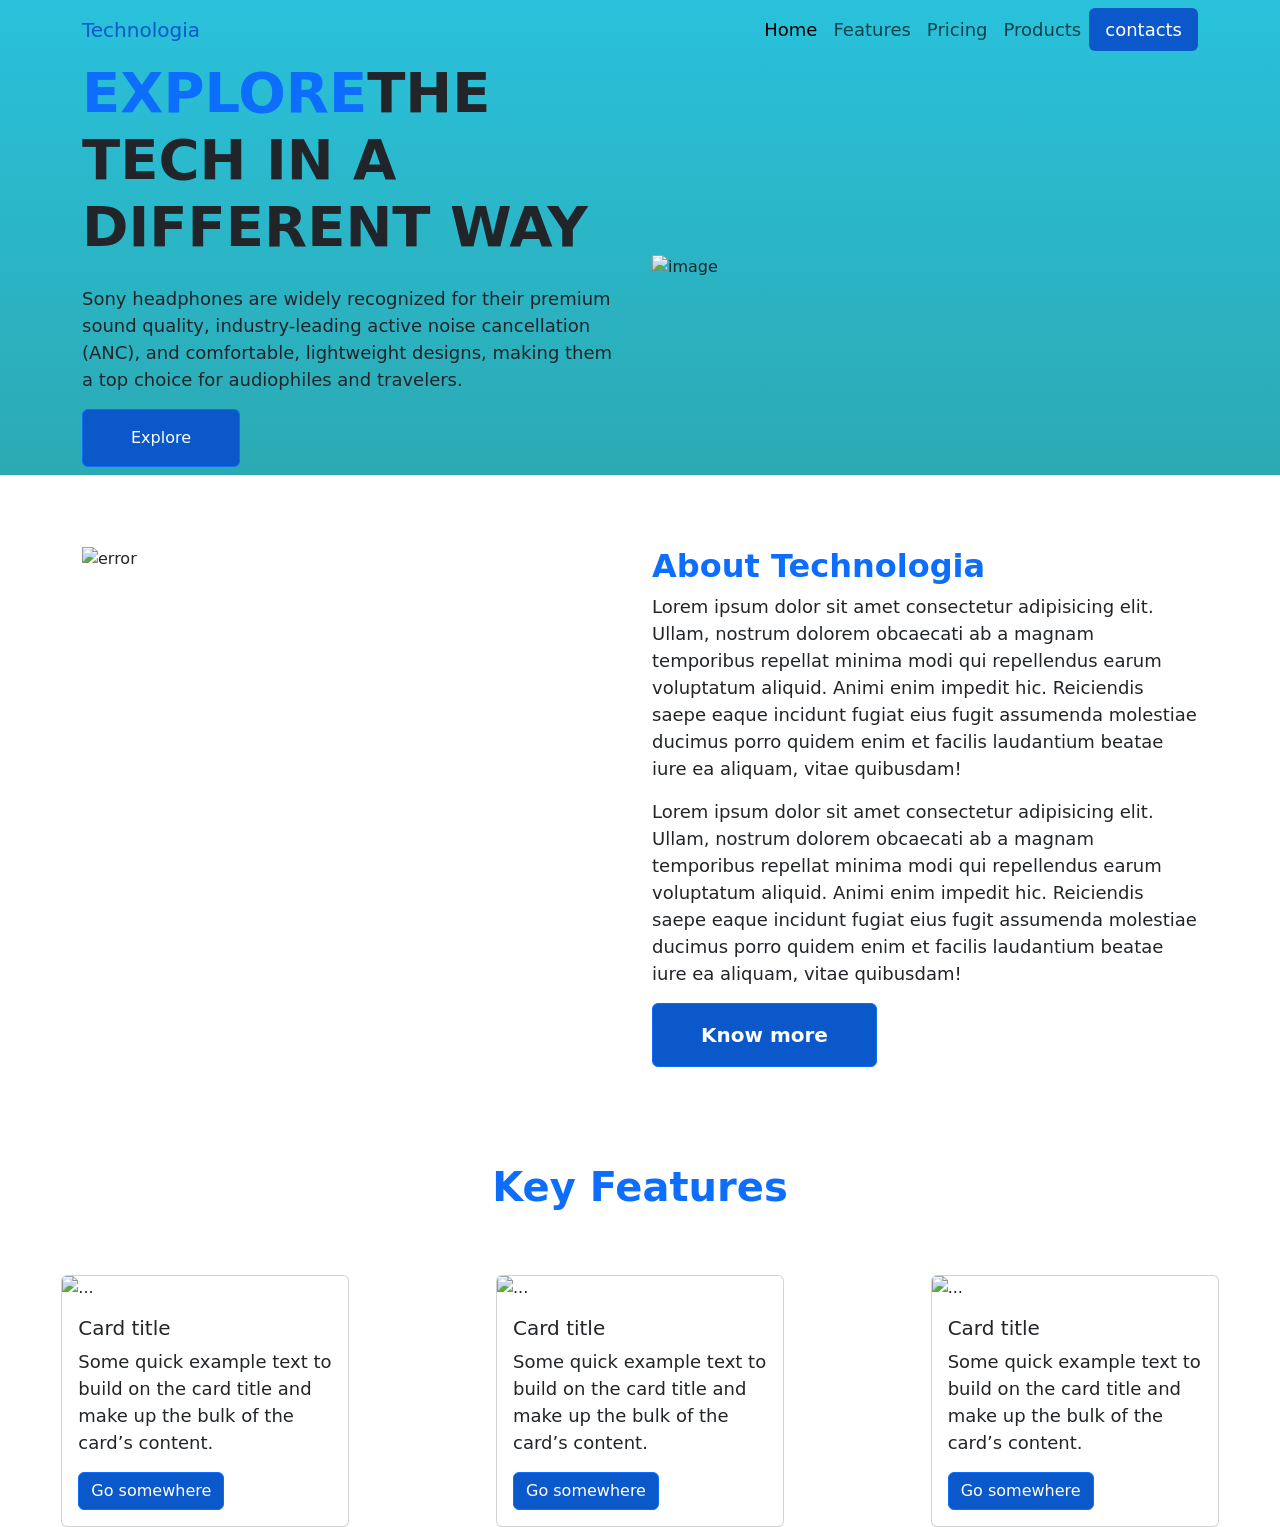
==== Day2/index2.html @ 32652a47 "first commit" ====
<!DOCTYPE html>
<html lang="en">
<head>
    <meta charset="UTF-8">
    <meta name="viewport" content="width=device-width, initial-scale=1.0">
    <title>Document</title>
    <link rel="stylesheet" href="style.css">
     <link href="https://cdn.jsdelivr.net/npm/bootstrap@5.3.8/dist/css/bootstrap.min.css" rel="stylesheet" integrity="sha384-sRIl4kxILFvY47J16cr9ZwB07vP4J8+LH7qKQnuqkuIAvNWLzeN8tE5YBujZqJLB" crossorigin="anonymous">
</head>
<body>
    <header>
        <nav class="navbar navbar-expand-lg ">
  <div class="container">
    <a class="navbar-brand fontw="  href="#">Technologia</a>
    <button class="navbar-toggler" type="button" data-bs-toggle="collapse" data-bs-target="#navbarNav" aria-controls="navbarNav" aria-expanded="false" aria-label="Toggle navigation">
      <span class="navbar-toggler-icon"></span>
    </button>
    <div class="collapse navbar-collapse" id="navbarNav">
      <ul class="navbar-nav ms-auto mb-2 mb-lg-0">
        <li class="nav-item">
          <a class="nav-link active" aria-current="page" href="#">Home</a>
        </li>
        <li class="nav-item">
          <a class="nav-link" href="#">Features</a>
        </li>
        <li class="nav-item">
          <a class="nav-link" href="#">Pricing</a>
        </li>
         <li class="nav-item">
          <a class="nav-link" href="#">Products</a>
        </li>
         <li class="nav-item">
          <a class="nav-link btn btn-primary text-white px-3 py-2" href="#">contacts</a>
        </li>
      </ul>
    </div>
  </div>
</nav>

<!--hero Section-->
<section>
    <div class="container">
        <div class="row align-items-center justify-content-center">
            <div class="col-12 col-lg-6">
                <h2 class="fw-bold display-4 mb-4"><span class="text-primary">EXPLORE</span>THE TECH IN A DIFFERENT WAY</h2>
                <p>Sony headphones are widely recognized for their premium sound quality, industry-leading active noise cancellation (ANC), and comfortable, lightweight designs, making them a top choice for audiophiles and travelers.</p>
                <button class="btn btn-primary text-white px-5 py-3 mb-2">Explore</button>
            </div>
            <div class="col-12 col-lg-6">
                <img src="./WhatsApp Image 2026-03-24 at 2.45.04 PM-Photoroom.png" alt="image" class="img-fluid">
            </div>
        </div>
    </div>
</section>
    </header>
    <section class="container py-5 mt-4">
        <div class="row">
            <div class="col-12 col-lg-6">
                <img src="./WhatsApp Image 2026-03-24 at 2.45.05 PM.jpeg" alt="error" class="img-fluid">
            </div>
            <div class="col-12 col-lg-6">
                <h2 class="text-primary fw-bold fs-2">About Technologia</h2>
                <p>Lorem ipsum dolor sit amet consectetur adipisicing elit. Ullam, nostrum dolorem obcaecati ab a magnam temporibus repellat minima modi qui repellendus earum voluptatum aliquid. Animi enim impedit hic. Reiciendis saepe eaque incidunt fugiat eius fugit assumenda molestiae ducimus porro quidem enim et facilis laudantium beatae iure ea aliquam, vitae quibusdam!</p>
                <p>Lorem ipsum dolor sit amet consectetur adipisicing elit. Ullam, nostrum dolorem obcaecati ab a magnam temporibus repellat minima modi qui repellendus earum voluptatum aliquid. Animi enim impedit hic. Reiciendis saepe eaque incidunt fugiat eius fugit assumenda molestiae ducimus porro quidem enim et facilis laudantium beatae iure ea aliquam, vitae quibusdam!</p>
                <button class="btn btn-primary px-5 py-3 inline-block fs-5 fw-bold">Know more</button>
            </div>
        </div>
    </section>
    <section>
        <div class="row">
            <div class="col-12 my-5">
                <h2 class="text-primary fs-1 fw-bold mb-3 text-center">Key Features</h2>
            </div>
            <div class="col-lg-4 align-items-center">
                <div class="card mx-auto" style="width: 18rem;">
                    <img src="./WhatsApp Image 2026-03-24 at 2.45.05 PM (1).jpeg" class="card-img-top" alt="...">
                    <div class="card-body">
                        <h5 class="card-title">Card title</h5>
                        <p class="card-text">Some quick example text to build on the card title and make up the bulk of
                            the card’s content.</p>
                        <a href="#" class="btn btn-primary">Go somewhere</a>
                    </div>
                </div>
            </div>
            <div class="col-lg-4">
                <div class="card mx-auto" style="width: 18rem;">
                    <img src="./WhatsApp Image 2026-03-24 at 2.45.05 PM.jpeg" class="card-img-top" alt="...">
                    <div class="card-body">
                        <h5 class="card-title">Card title</h5>
                        <p class="card-text">Some quick example text to build on the card title and make up the bulk of
                            the card’s content.</p>
                        <a href="#" class="btn btn-primary">Go somewhere</a>
                    </div>
                </div>
            </div>
            <div class="col-lg-4">
                <div class="card mx-auto" style="width: 18rem;">
                    <img src="./WhatsApp Image 2026-03-24 at 2.45.03 PM.jpeg" class="card-img-top" alt="...">
                    <div class="card-body">
                        <h5 class="card-title">Card title</h5>
                        <p class="card-text">Some quick example text to build on the card title and make up the bulk of
                            the card’s content.</p>
                        <a href="#" class="btn btn-primary">Go somewhere</a>
                    </div>
                </div>
            </div>
        </div>
    </section>
    <script src="https://cdn.jsdelivr.net/npm/@popperjs/core@2.11.8/dist/umd/popper.min.js" integrity="sha384-I7E8VVD/ismYTF4hNIPjVp/Zjvgyol6VFvRkX/vR+Vc4jQkC+hVqc2pM8ODewa9r" crossorigin="anonymous"></script>
    <script src="https://cdn.jsdelivr.net/npm/bootstrap@5.3.8/dist/js/bootstrap.min.js" integrity="sha384-G/EV+4j2dNv+tEPo3++6LCgdCROaejBqfUeNjuKAiuXbjrxilcCdDz6ZAVfHWe1Y" crossorigin="anonymous"></script>
    
</body>
</html>
---- Day2/style.css ----
/*- Font sizes (px)
10 / 12 / 14 / 16 / 18 / 20 / 24 / 30 / 36 / 44 / 52 / 62 / 74 / 86 / 98
*/

* {
  --primary-color: #3498db;
}

body {
  color: #555; /* Steel Gray */
  font-family: "Roboto", sans-serif;
}

.navbar-brand {
  font-size: 30px;
}

.nav-link {
  font-size: 18px !important;
  font-weight: 500;
}

.head-section,header {
  background-image: linear-gradient(180deg, #29c1db, #2caab3);
}

.navbar-brand,
.text-primary {
  color: #0a58ca !important;
}

.btn-primary {
  background-color: #0a58ca !important;
  border: none;
}

.nav-link:hover {
  color: #ec0707;
}

p {
  font-size: 18px;
}
.btn-primary:hover {
  background-color: #ff3300 !important;
}

.blue-bg {
  background-color: #0a58ca;
  color: #fff;
}

.ionicons {
  color: #0a58ca;
  background-color: #f2f2f2;
  padding: 10px;
  height: 30px;
  width: 30px;
  margin-bottom: 12px;
}

.nav-tabs {
  border: none;
}

.nav-tabs .active {
  background-color: #0a58ca !important;
  border: none;
  color: #fff !important;
}

.footer-section {
  background-color: #0a58ca !important;
  border: none;
  color: #fff !important;
}
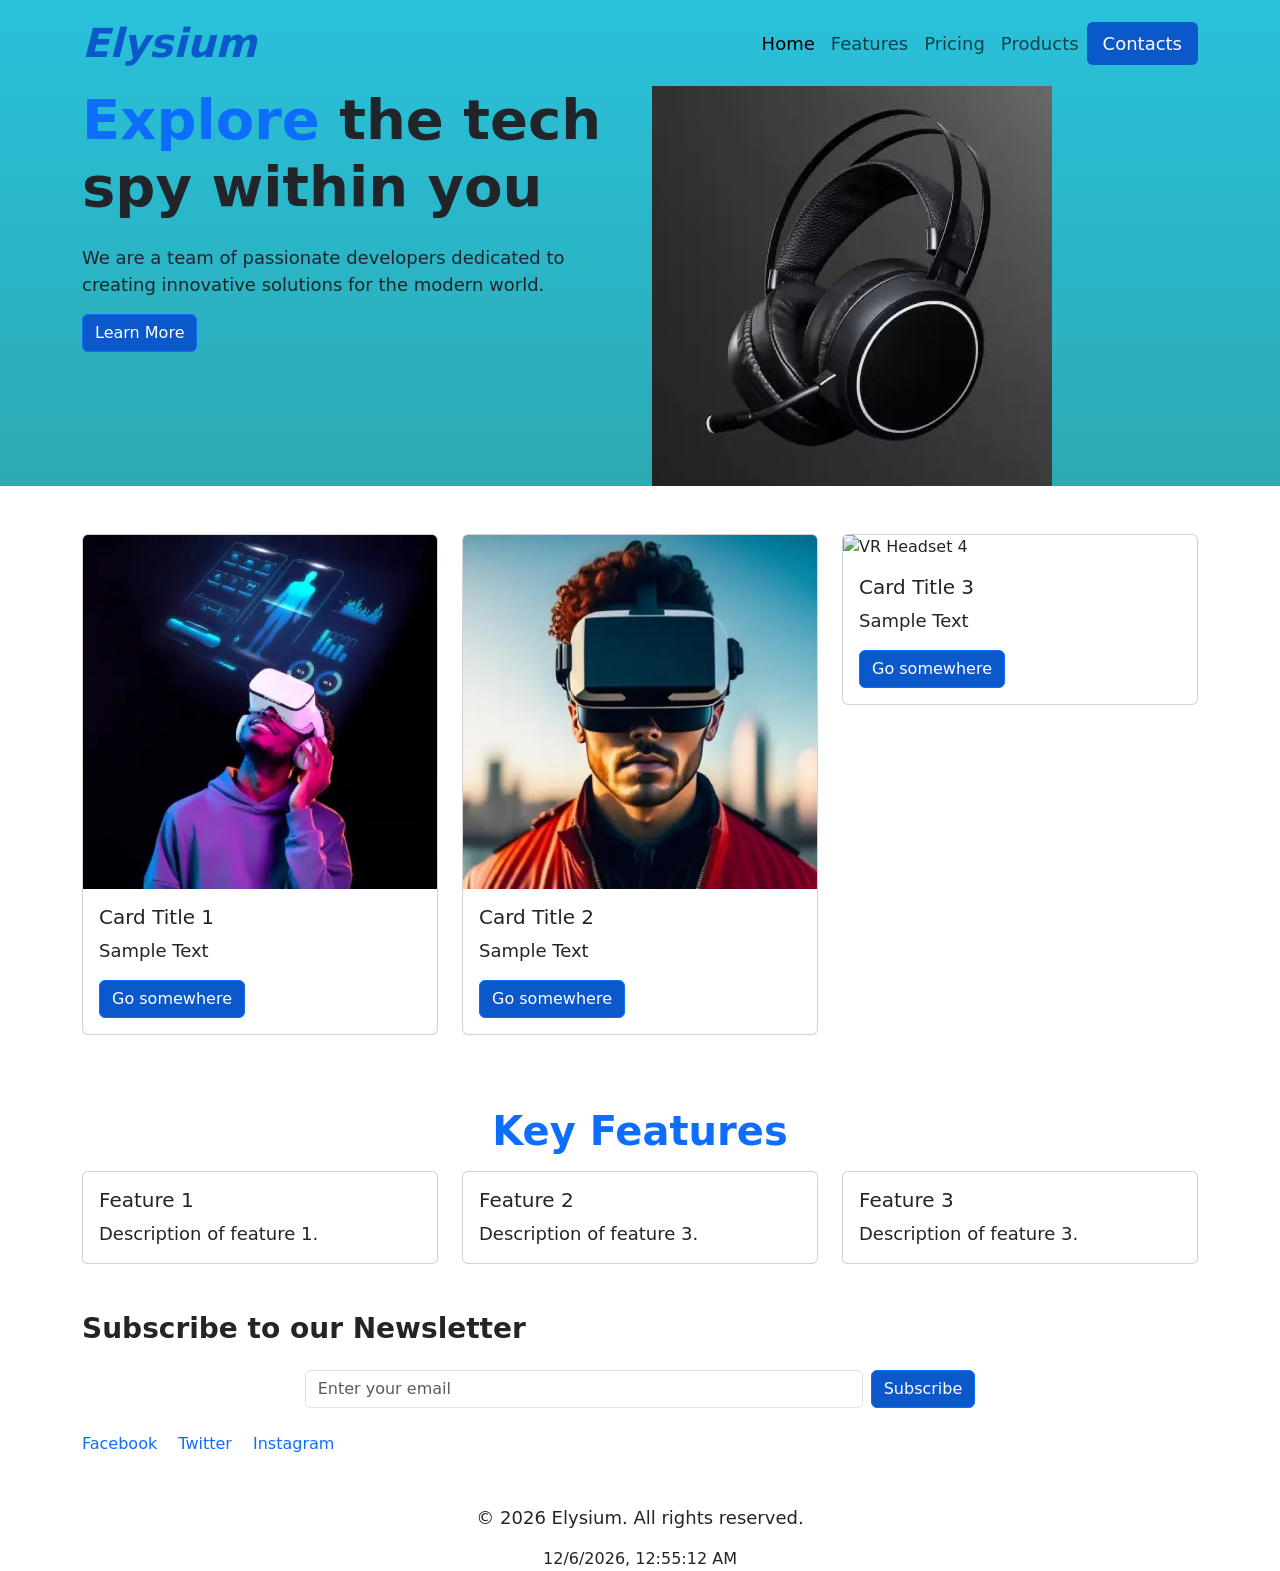
==== commit 53cdfb56: "Update navbar and hero section content" ====
--- a/Day2/index2.html
+++ b/Day2/index2.html
@@ -9,9 +9,9 @@
 </head>
 <body>
     <header>
-        <nav class="navbar navbar-expand-lg ">
+     <nav class="navbar navbar-expand-lg ">
   <div class="container">
-    <a class="navbar-brand fontw="  href="#">Technologia</a>
+    <a class="navbar-brand fw-bold fs-1 fst-italic"  href="#">Elysium</a>
     <button class="navbar-toggler" type="button" data-bs-toggle="collapse" data-bs-target="#navbarNav" aria-controls="navbarNav" aria-expanded="false" aria-label="Toggle navigation">
       <span class="navbar-toggler-icon"></span>
     </button>
@@ -26,88 +26,120 @@
         <li class="nav-item">
           <a class="nav-link" href="#">Pricing</a>
         </li>
-         <li class="nav-item">
+        <li class="nav-item">
           <a class="nav-link" href="#">Products</a>
         </li>
-         <li class="nav-item">
-          <a class="nav-link btn btn-primary text-white px-3 py-2" href="#">contacts</a>
+        <li class="nav-item">
+          <a class="nav-link btn btn-primary text-white px-3 py-2" href="#">Contacts</a>
         </li>
       </ul>
     </div>
   </div>
 </nav>
-
-<!--hero Section-->
 <section>
-    <div class="container">
-        <div class="row align-items-center justify-content-center">
-            <div class="col-12 col-lg-6">
-                <h2 class="fw-bold display-4 mb-4"><span class="text-primary">EXPLORE</span>THE TECH IN A DIFFERENT WAY</h2>
-                <p>Sony headphones are widely recognized for their premium sound quality, industry-leading active noise cancellation (ANC), and comfortable, lightweight designs, making them a top choice for audiophiles and travelers.</p>
-                <button class="btn btn-primary text-white px-5 py-3 mb-2">Explore</button>
+  <div class="container">
+    <div class="row">
+      <div class ="col-12 col-lg-6">
+        <h2 class ="fw-bold display-4 mb-4"><span class="text-primary">Explore </span>the tech spy within you</h2>
+        <p>We are a team of passionate developers dedicated to creating innovative solutions for the modern world.</p>
+          <a href="#" class="btn btn-primary">Learn More</a>
+      </div>
+      <div class ="col-12 col-lg-6">
+        <img src="headphone.jpeg" alt="Headphone" class="img-fluid" >
+        </div>
+      </section>
+    </header>
+    <section class="container py-5">
+      <div class="row">
+        <div class="col-12 col-lg-4">
+          <div class="card mb-4">
+            <img src="VR2.jpeg" class="card-img-top" alt="VR Headset 2">
+            <div class="card-body">
+              <h5 class="card-title">Card Title 1</h5>
+              <p class="card-text">Sample Text</p>
+              <a href="#" class="btn btn-primary">Go somewhere</a>
             </div>
-            <div class="col-12 col-lg-6">
-                <img src="./WhatsApp Image 2026-03-24 at 2.45.04 PM-Photoroom.png" alt="image" class="img-fluid">
+          </div>
+        </div>
+        <div class="col-12 col-lg-4">
+          <div class="card mb-4">
+            <img src="VR3.jpeg" class="card-img-top" alt="VR Headset 3">
+            <div class="card-body">
+              <h5 class="card-title">Card Title 2</h5>
+              <p class="card-text">Sample Text</p>
+              <a href="#" class="btn btn-primary">Go somewhere</a>
             </div>
+          </div>
         </div>
-    </div>
-</section>
-    </header>
-    <section class="container py-5 mt-4">
-        <div class="row">
-            <div class="col-12 col-lg-6">
-                <img src="./WhatsApp Image 2026-03-24 at 2.45.05 PM.jpeg" alt="error" class="img-fluid">
+        <div class="col-12 col-lg-4">
+          <div class="card mb-4">
+            <img src="VR4.jpeg" class="card-img-top" alt="VR Headset 4">
+            <div class="card-body">
+              <h5 class="card-title">Card Title 3</h5>
+              <p class="card-text">Sample Text</p>
+              <a href="#" class="btn btn-primary">Go somewhere</a>
             </div>
-            <div class="col-12 col-lg-6">
-                <h2 class="text-primary fw-bold fs-2">About Technologia</h2>
-                <p>Lorem ipsum dolor sit amet consectetur adipisicing elit. Ullam, nostrum dolorem obcaecati ab a magnam temporibus repellat minima modi qui repellendus earum voluptatum aliquid. Animi enim impedit hic. Reiciendis saepe eaque incidunt fugiat eius fugit assumenda molestiae ducimus porro quidem enim et facilis laudantium beatae iure ea aliquam, vitae quibusdam!</p>
-                <p>Lorem ipsum dolor sit amet consectetur adipisicing elit. Ullam, nostrum dolorem obcaecati ab a magnam temporibus repellat minima modi qui repellendus earum voluptatum aliquid. Animi enim impedit hic. Reiciendis saepe eaque incidunt fugiat eius fugit assumenda molestiae ducimus porro quidem enim et facilis laudantium beatae iure ea aliquam, vitae quibusdam!</p>
-                <button class="btn btn-primary px-5 py-3 inline-block fs-5 fw-bold">Know more</button>
-            </div>
+          </div>
         </div>
+      </div>
     </section>
     <section>
-        <div class="row">
-            <div class="col-12 my-5">
-                <h2 class="text-primary fs-1 fw-bold mb-3 text-center">Key Features</h2>
-            </div>
-            <div class="col-lg-4 align-items-center">
-                <div class="card mx-auto" style="width: 18rem;">
-                    <img src="./WhatsApp Image 2026-03-24 at 2.45.05 PM (1).jpeg" class="card-img-top" alt="...">
-                    <div class="card-body">
-                        <h5 class="card-title">Card title</h5>
-                        <p class="card-text">Some quick example text to build on the card title and make up the bulk of
-                            the card’s content.</p>
-                        <a href="#" class="btn btn-primary">Go somewhere</a>
-                    </div>
-                </div>
+        <div class="container">
+          <div class="row">
+            <div class="col-12">
+              <h2 class=" text-primary fs-1 fw-bold mb-3 text-center">Key Features</h2>
             </div>
             <div class="col-lg-4">
-                <div class="card mx-auto" style="width: 18rem;">
-                    <img src="./WhatsApp Image 2026-03-24 at 2.45.05 PM.jpeg" class="card-img-top" alt="...">
-                    <div class="card-body">
-                        <h5 class="card-title">Card title</h5>
-                        <p class="card-text">Some quick example text to build on the card title and make up the bulk of
-                            the card’s content.</p>
-                        <a href="#" class="btn btn-primary">Go somewhere</a>
-                    </div>
+              <div class="card">
+                <div class="card-body">
+                  <h5 class="card-title">Feature 1</h5>
+                  <p class="card-text">Description of feature 1.</p>
                 </div>
+              </div>
             </div>
             <div class="col-lg-4">
-                <div class="card mx-auto" style="width: 18rem;">
-                    <img src="./WhatsApp Image 2026-03-24 at 2.45.03 PM.jpeg" class="card-img-top" alt="...">
-                    <div class="card-body">
-                        <h5 class="card-title">Card title</h5>
-                        <p class="card-text">Some quick example text to build on the card title and make up the bulk of
-                            the card’s content.</p>
-                        <a href="#" class="btn btn-primary">Go somewhere</a>
-                    </div>
+              <div class="card">
+                <div class="card-body">
+                  <h5 class="card-title">Feature 2</h5>
+                  <p class="card-text">Description of feature 3.</p>
                 </div>
+              </div>
             </div>
+            <div class="col-lg-4">
+              <div class="card">
+                <div class="card-body">
+                  <h5 class="card-title">Feature 3</h5>
+                  <p class="card-text">Description of feature 3.</p>
+                </div>
+              </div>
+            </div>
+            <div class="mt-5">
+          <h3 class="fw-bold mb-4">Subscribe to our Newsletter</h3>
+          <form class="d-flex justify-content-center">
+            <input type="email" class="form-control w-50" placeholder="Enter your email">
+            <button type="submit" class="btn btn-primary ms-2">Subscribe</button>
+          </form>
+          <div class="mt-4">
+            <a href="#" class="text-decoration-none me-3"><i class="bi bi-facebook"></i> Facebook</a>
+            <a href="#" class="text-decoration-none me-3"><i class="bi bi-twitter"></i> Twitter</a>
+            <a href="#" class="text-decoration-none"><i class="bi bi-instagram"></i> Instagram</a>
+          </div>
         </div>
+        <div class="text-center mt-5">
+          <p>&copy; 2026 Elysium. All rights reserved.</p>
+           <span id="clock"></span>
+
+    <script type="text/javascript">
+        function updateClock() {
+            var clockElement = document.getElementById('clock');
+            var date = new Date();
+            clockElement.textContent = date.toLocaleString(); 
+        }
+        updateClock();
+        setInterval(updateClock, 1000);
+    </script>
     </section>
     <script src="https://cdn.jsdelivr.net/npm/@popperjs/core@2.11.8/dist/umd/popper.min.js" integrity="sha384-I7E8VVD/ismYTF4hNIPjVp/Zjvgyol6VFvRkX/vR+Vc4jQkC+hVqc2pM8ODewa9r" crossorigin="anonymous"></script>
     <script src="https://cdn.jsdelivr.net/npm/bootstrap@5.3.8/dist/js/bootstrap.min.js" integrity="sha384-G/EV+4j2dNv+tEPo3++6LCgdCROaejBqfUeNjuKAiuXbjrxilcCdDz6ZAVfHWe1Y" crossorigin="anonymous"></script>
-    
 </body>
-</html>+</html>
